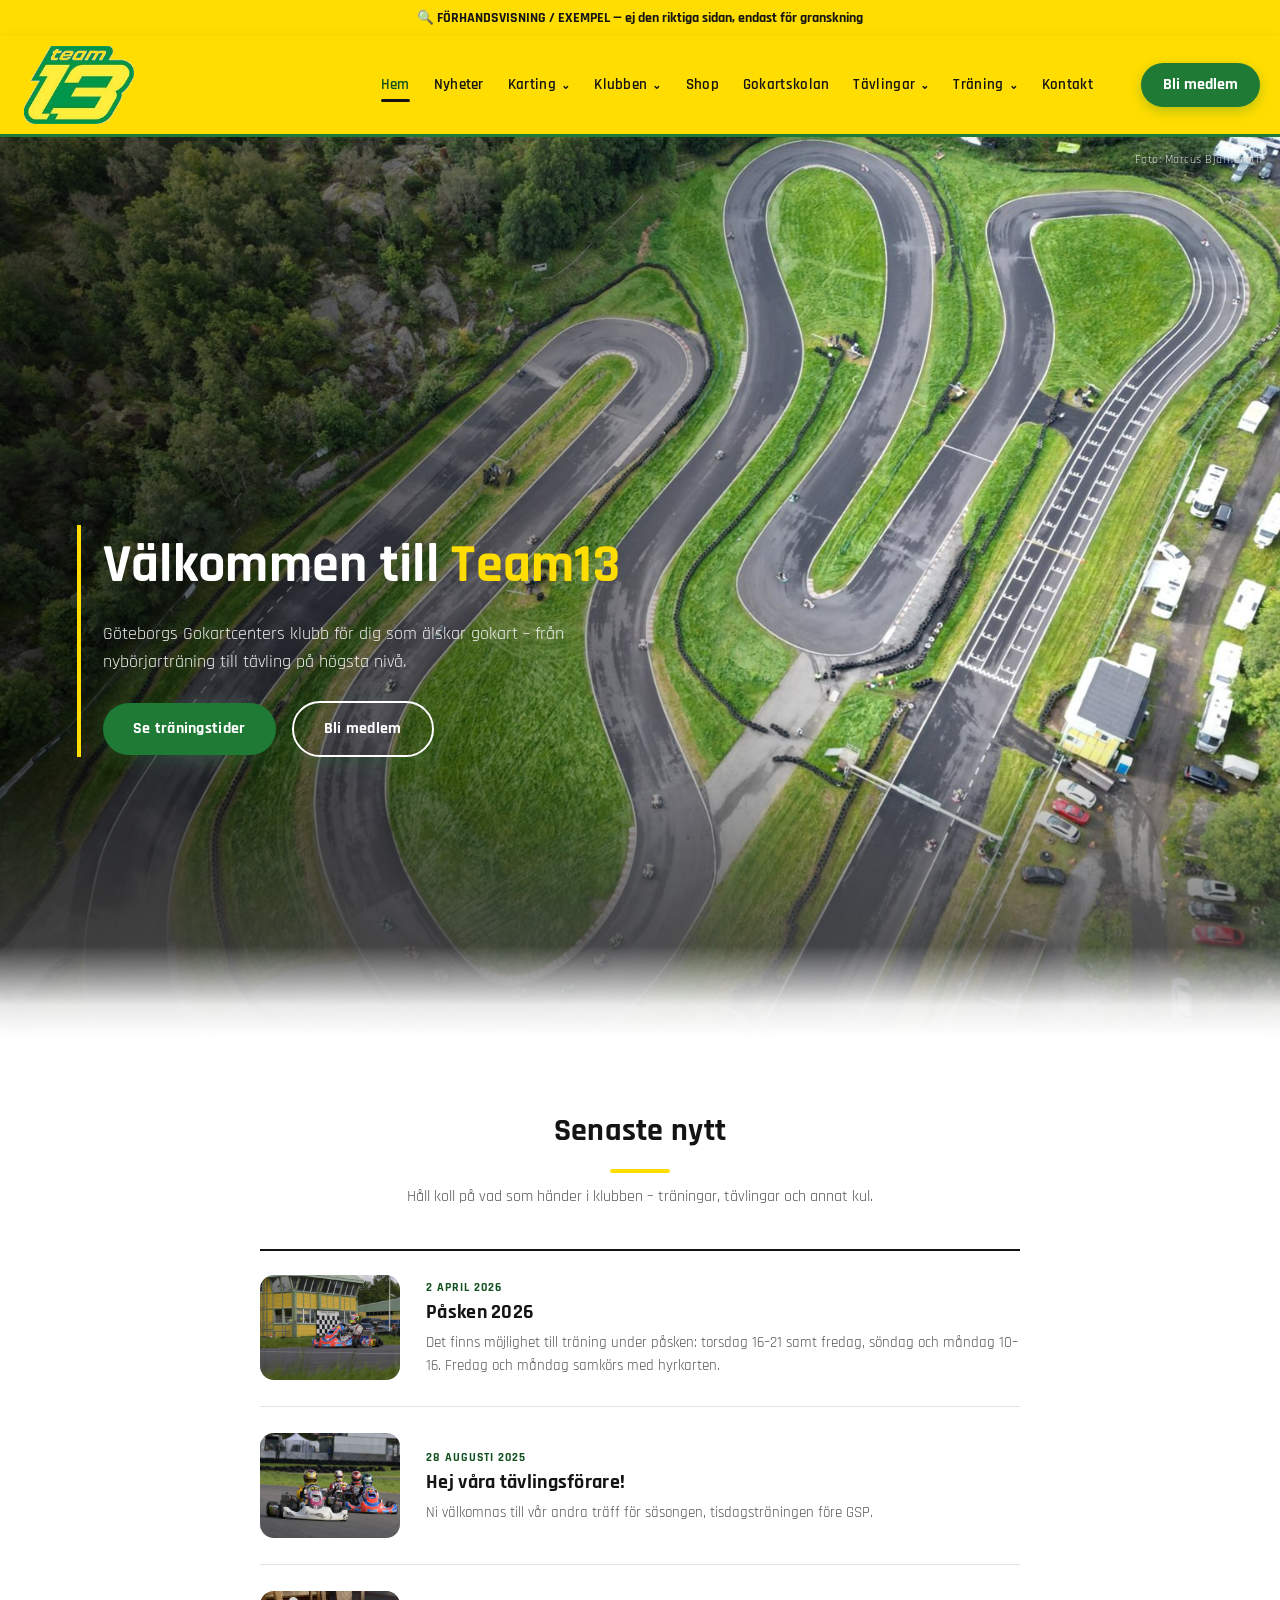
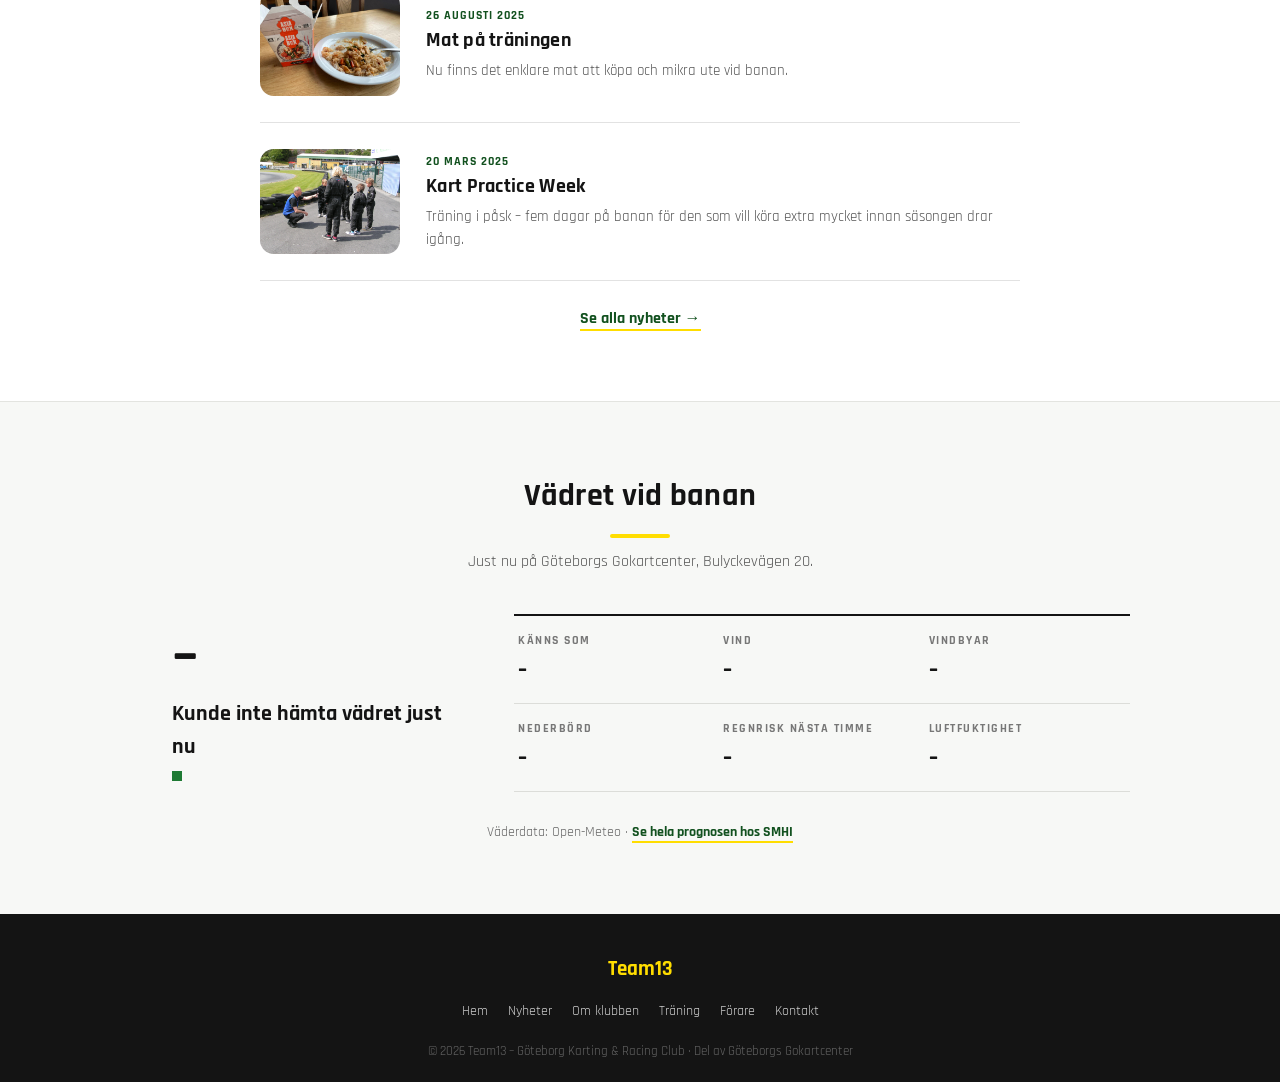
==== index.html @ 2fde22ce "Team13 preview site" ====
<!doctype html>
<html lang="sv">
<head>
<meta charset="UTF-8">
<meta name="viewport" content="width=device-width, initial-scale=1">
<title>Team13 – Göteborg Karting &amp; Racing Club</title>
<link rel="icon" href="images/logo-transparent.png">
<link rel="preconnect" href="https://fonts.googleapis.com">
<link href="https://fonts.googleapis.com/css2?family=Rajdhani:wght@500;600;700&display=swap" rel="stylesheet">
<link rel="stylesheet" href="style.css">
<style>
  /* Hero slideshow - unique to home page */
  .hero{position:relative;height:min(105vh,900px);min-height:600px;overflow:hidden;}
  .hero-slide{position:absolute;inset:0;background-size:cover;background-position:center;opacity:0;transition:opacity 5s ease-in-out;}
  .hero-slide.active{opacity:1;}
  .hero-overlay{position:absolute;inset:0;background:linear-gradient(90deg,rgba(0,0,0,.72) 0%,rgba(0,0,0,.42) 38%,rgba(0,0,0,0) 68%),linear-gradient(0deg,rgba(0,0,0,.55) 0%,rgba(0,0,0,0) 35%);}
  .hero-ground-fade{position:absolute;left:0;right:0;bottom:0;height:260px;z-index:3;pointer-events:none;
    background:linear-gradient(180deg,rgba(90,90,90,0) 0%,rgba(85,85,85,.35) 40%,rgba(80,80,80,.6) 65%,rgba(250,250,250,.92) 88%,var(--white) 100%);}

  /* Scroll reveal */
  .reveal{opacity:0;transform:translateY(36px);transition:opacity .8s ease-out,transform .8s ease-out;}
  .reveal.visible{opacity:1;transform:translateY(0);}
  .reveal-stagger.visible .card:nth-child(1){transition-delay:.05s;}
  .reveal-stagger.visible .card:nth-child(2){transition-delay:.2s;}
  .reveal-stagger.visible .card:nth-child(3){transition-delay:.35s;}
  .reveal-stagger .card{opacity:0;transform:translateY(36px);transition:opacity .7s ease-out,transform .7s ease-out;}
  .reveal-stagger.visible .card{opacity:1;transform:translateY(0);}
  .hero-content{position:relative;z-index:2;height:100%;display:flex;flex-direction:column;align-items:flex-start;justify-content:flex-end;text-align:left;padding:0 6vw 210px;}
  .hero-text{max-width:560px;border-left:4px solid var(--yellow);padding-left:22px;}
  .hero-content h1{font-size:clamp(2.1rem,5.5vw,3.4rem);font-weight:700;margin-bottom:14px;color:var(--white);}
  .hero-content h1 span{color:var(--yellow) !important;}
  .hero-content p{font-size:1.15rem;margin:0 0 26px;color:#eee;max-width:480px;}
  .hero-text .btn.outline{border-color:var(--white);color:var(--white);}
  .hero-text .btn.outline:hover{background:var(--white);color:var(--black);}
  .scroll-hint{position:absolute;bottom:18px;left:50%;transform:translateX(-50%);z-index:2;color:var(--black);font-size:1.6rem;animation:bounce 2s infinite;}
  .photo-credit{position:absolute;top:14px;right:18px;z-index:4;color:rgba(255,255,255,.85);font-size:.75rem;letter-spacing:.5px;text-shadow:0 1px 3px rgba(0,0,0,.7);}
  .hero-wave{position:absolute;bottom:-1px;left:0;width:100%;height:70px;z-index:3;}
  @keyframes bounce{0%,100%{transform:translate(-50%,0);}50%{transform:translate(-50%,8px);}}

  /* Weather at the track */
  .weather{background:var(--gray);border-top:1px solid #e3e4e0;}
  .wx{display:grid;grid-template-columns:minmax(260px,1fr) 2fr;gap:56px;align-items:center;max-width:980px;margin:0 auto;}
  .wx-now{display:flex;align-items:center;gap:22px;}
  .wx-icon svg{width:96px;height:96px;display:block;}
  .wx-temp{font-size:4.2rem;font-weight:700;line-height:1;}
  .deg{font-family:Arial,sans-serif;font-weight:400;font-size:.8em;margin-left:1px;}
  .wx-desc{font-size:1.35rem;font-weight:700;margin-top:6px;}
  .wx-status{display:flex;align-items:center;gap:8px;margin-top:8px;font-weight:600;color:#444;}
  .wx-status::before{content:"";width:10px;height:10px;background:var(--green);}
  .wx-status.wet::before{background:#1f6fb2;}
  .wx-grid{display:grid;grid-template-columns:repeat(3,1fr);border-top:2px solid var(--black);}
  .wx-grid div{padding:16px 4px 14px;border-bottom:1px solid #dcddd9;}
  .wx-grid dt{font-size:.75rem;font-weight:700;letter-spacing:1.5px;text-transform:uppercase;color:#777;}
  .wx-grid dd{font-size:1.45rem;font-weight:700;margin-top:4px;white-space:nowrap;}
  .wx-grid dd small{display:block;font-size:.95rem;font-weight:600;color:#555;margin-top:2px;}
  .wx-arrow{width:18px;height:18px;display:inline-block;vertical-align:-1px;margin-right:6px;transition:transform .4s;}
  .wx-foot{text-align:center;margin-top:30px;font-size:.9rem;color:#666;}
  .wx-foot a{color:var(--green-dark);font-weight:700;border-bottom:2px solid var(--yellow);}
  @media(max-width:820px){
    .wx{grid-template-columns:1fr;gap:28px;}
    .wx-now{justify-content:center;}
    .wx-grid{grid-template-columns:repeat(2,1fr);}
    .wx-icon svg{width:76px;height:76px;}
    .wx-temp{font-size:3.4rem;}
  }

  /* Senaste nytt - enkel, lätt lista */
  .news-list-simple{display:flex;flex-direction:column;border-top:2px solid var(--black);max-width:760px;margin:0 auto;}
  .news-item{display:grid;grid-template-columns:140px 1fr;gap:26px;padding:26px 0;border-bottom:1px solid #e2e2e2;align-items:center;color:inherit;text-decoration:none;}
  .news-item:first-child{padding-top:24px;}
  .news-item-img{aspect-ratio:4/3;background-size:cover;background-position:center;border-radius:14px;}
  .news-item .date{color:var(--green-dark);font-weight:700;font-size:.78rem;letter-spacing:1px;text-transform:uppercase;}
  .news-item h3{font-size:1.22rem;margin:5px 0 6px;line-height:1.2;}
  .news-item h3:hover{text-decoration:underline;text-decoration-color:var(--yellow);text-decoration-thickness:2px;}
  .news-item p{color:#555;font-size:.95rem;line-height:1.55;}
  .news-more{text-align:center;margin-top:26px;}
  .news-more a{color:var(--green-dark);font-weight:700;border-bottom:2px solid var(--yellow);}

  @media(max-width:620px){
    .news-item{grid-template-columns:88px 1fr;gap:16px;padding:20px 0;}
    .news-item p{display:none;}
  }
</style>
</head>
<body>

<div class="badge-note">🔍 FÖRHANDSVISNING / EXEMPEL — ej den riktiga sidan, endast för granskning</div>

<header>
  <div class="container navwrap">
    <a href="index.html" class="logo">
      <img src="images/logo-transparent.png" alt="Team13 logga">
    </a>
    <div class="navright">
    <button class="burger" id="burger" aria-label="Meny"><span></span><span></span><span></span></button>
    <nav><ul id="navlist">
      <li><a href="index.html" class="active">Hem</a></li>
      <li><a href="nyheter.html">Nyheter</a></li>
      <li class="has-dropdown"><a href="karting.html">Karting</a>
        <ul class="dropdown-menu">
          <li><a href="karting.html#kom-igang">Kom igång</a></li>
          <li><a href="karting.html#licens">Regler &amp; licens</a></li>
          <li><a href="karting.html#klasser">Klasser</a></li>
          <li><a href="karting.html#lankar">Länkar</a></li>
        </ul>
      </li>
      <li class="has-dropdown"><a href="om-klubben.html">Klubben</a>
        <ul class="dropdown-menu">
          <li><a href="om-klubben.html">Om klubben</a></li>
          <li><a href="forare.html">Förare</a></li>
          <li><a href="sponsorer.html">Sponsorer</a></li>
        </ul>
      </li>
      <li><a href="shop.html">Shop</a></li>
      <li><a href="gokartskolan.html">Gokartskolan</a></li>
      <li class="has-dropdown"><a href="tavlingar.html">Tävlingar</a>
        <ul class="dropdown-menu">
          <li><a href="tavlingar.html#kalender">Tävlingskalender</a></li>
          <li><a href="tavlingar.html#resultat">Resultat</a></li>
          <li><a href="tavlingar.html#praktiskt">Depåplats</a></li>
        </ul>
      </li>
      <li class="has-dropdown"><a href="traning.html">Träning</a>
        <ul class="dropdown-menu">
          <li><a href="traning.html">Träningstider</a></li>
          <li><a href="kontakt.html">Anmälan</a></li>
        </ul>
      </li>
      <li><a href="kontakt.html">Kontakt</a></li>
      <li><a href="kontakt.html" class="cta-btn">Bli medlem</a></li>
    </ul></nav>
    <a href="kontakt.html" class="cta-btn cta-btn-desktop">Bli medlem</a>
    </div>
  </div>
</header>

<section class="hero" id="hem">
  <div class="hero-slide active" style="background-image:url('images/gsp/gsp-01.jpg')"></div>
  <div class="hero-slide"></div>
  <span class="photo-credit">Foto: Marcus Bjärneroth</span>
  <div class="hero-overlay"></div>
  <div class="hero-ground-fade"></div>
  <div class="hero-content">
    <div class="hero-text">
      <h1>Välkommen till <span>Team13</span></h1>
      <p>Göteborgs Gokartcenters klubb för dig som älskar gokart – från nybörjarträning till tävling på högsta nivå.</p>
      <div>
        <a href="traning.html" class="btn">Se träningstider</a>
        <a href="kontakt.html" class="btn outline">Bli medlem</a>
      </div>
    </div>
  </div>
  <div class="scroll-hint">⌄</div>
</section>

<section id="nyheter">
  <div class="container">
    <h2 class="section-title reveal">Senaste nytt<span class="bar"></span></h2>
    <p class="section-sub reveal">Håll koll på vad som händer i klubben – träningar, tävlingar och annat kul.</p>
    <div class="news-list-simple reveal-stagger">
      <a class="news-item" href="nyheter.html#pasken-2026">
        <div class="news-item-img" style="background-image:url('images/gsp/gsp-46.jpg')"></div>
        <div>
          <div class="date">2 april 2026</div>
          <h3>Påsken 2026</h3>
          <p>Det finns möjlighet till träning under påsken: torsdag 16–21 samt fredag, söndag och måndag 10–16. Fredag och måndag samkörs med hyrkarten.</p>
        </div>
      </a>
      <a class="news-item" href="nyheter.html#tavlingsforare">
        <div class="news-item-img" style="background-image:url('images/gsp/gsp-40.jpg')"></div>
        <div>
          <div class="date">28 augusti 2025</div>
          <h3>Hej våra tävlingsförare!</h3>
          <p>Ni välkomnas till vår andra träff för säsongen, tisdagsträningen före GSP.</p>
        </div>
      </a>
      <a class="news-item" href="nyheter.html#mat-pa-traningen">
        <div class="news-item-img" style="background-image:url('images/news-mat.jpg')"></div>
        <div>
          <div class="date">26 augusti 2025</div>
          <h3>Mat på träningen</h3>
          <p>Nu finns det enklare mat att köpa och mikra ute vid banan.</p>
        </div>
      </a>
      <a class="news-item" href="nyheter.html#nyhet-1020">
        <div class="news-item-img" style="background-image:url('images/start/traning-ledare.jpg')"></div>
        <div>
          <div class="date">20 mars 2025</div>
          <h3>Kart Practice Week</h3>
          <p>Träning i påsk – fem dagar på banan för den som vill köra extra mycket innan säsongen drar igång.</p>
        </div>
      </a>
    </div>
    <div class="news-more"><a href="nyheter.html">Se alla nyheter →</a></div>
  </div>
</section>

<section id="vader" class="weather">
  <div class="container">
    <h2 class="section-title">Vädret vid banan<span class="bar"></span></h2>
    <p class="section-sub">Just nu på Göteborgs Gokartcenter, Bulyckevägen 20.</p>
    <div class="wx">
      <div class="wx-now">
        <div class="wx-icon" id="wx-icon"></div>
        <div>
          <div class="wx-temp" id="wx-temp">–</div>
          <div class="wx-desc" id="wx-desc">Hämtar väder …</div>
          <div class="wx-status" id="wx-status" hidden></div>
        </div>
      </div>
      <dl class="wx-grid">
        <div><dt>Känns som</dt><dd id="wx-feels">–</dd></div>
        <div><dt>Vind</dt><dd id="wx-wind">–</dd></div>
        <div><dt>Vindbyar</dt><dd id="wx-gust">–</dd></div>
        <div><dt>Nederbörd</dt><dd id="wx-precip">–</dd></div>
        <div><dt>Regnrisk nästa timme</dt><dd id="wx-pop">–</dd></div>
        <div><dt>Luftfuktighet</dt><dd id="wx-hum">–</dd></div>
      </dl>
    </div>
    <p class="wx-foot"><span id="wx-updated"></span>Väderdata: Open-Meteo · <a href="https://www.smhi.se/vader/prognoser-och-varningar/vaderprognos/q/G%C3%B6teborg/2711537" target="_blank" rel="noopener">Se hela prognosen hos SMHI</a></p>
  </div>
</section>

<footer>
  <div class="container">
    <div class="yellow" style="font-size:1.3rem;">Team13</div>
    <div class="fnav">
      <a href="index.html">Hem</a><a href="nyheter.html">Nyheter</a><a href="om-klubben.html">Om klubben</a>
      <a href="traning.html">Träning</a><a href="forare.html">Förare</a><a href="kontakt.html">Kontakt</a>
    </div>
    <div class="fine">© 2026 Team13 – Göteborg Karting &amp; Racing Club · Del av Göteborgs Gokartcenter</div>
  </div>
</footer>

<script>
  // Always start at the top on reload
  if('scrollRestoration' in history){ history.scrollRestoration = 'manual'; }
  window.scrollTo(0,0);

  document.getElementById('burger').addEventListener('click', function(){
    document.getElementById('navlist').classList.toggle('open');
  });
  // Hero slideshow crossfade
  // Two layers alternate; only the next image is preloaded to keep the page light
  // Drone shot 01 always opens; the other two drone shots (02, 03) land at random positions, never right after 01 or next to each other
  const order = Array.from({length:55}, (_, i) => i + 4);
  [2, 3].forEach(n => {
    let pos;
    do { pos = 1 + Math.floor(Math.random() * order.length); }
    while ([order[pos-1], order[pos]].some(v => v === 2 || v === 3));
    order.splice(pos, 0, n);
  });
  const heroImgs = [1, ...order].map(n => `images/gsp/gsp-${String(n).padStart(2,'0')}.jpg`);
  const slides = document.querySelectorAll('.hero-slide');
  const preload = src => { new Image().src = src; };
  let imgIdx = 0, front = 0;
  preload(heroImgs[1]);
  setInterval(()=>{
    imgIdx = (imgIdx + 1) % heroImgs.length;
    const back = slides[1 - front];
    back.style.backgroundImage = `url('${heroImgs[imgIdx]}')`;
    slides[front].classList.remove('active');
    back.classList.add('active');
    front = 1 - front;
    preload(heroImgs[(imgIdx + 1) % heroImgs.length]);
  }, 14000);

  // Scroll reveal animations
  const revealEls = document.querySelectorAll('.reveal, .reveal-stagger');
  const observer = new IntersectionObserver((entries)=>{
    entries.forEach(entry=>{
      if(entry.isIntersecting){
        entry.target.classList.add('visible');
        observer.unobserve(entry.target);
      }
    });
  }, { threshold: 0.15, rootMargin: '0px 0px -50px 0px' });
  revealEls.forEach(el => {
    const rect = el.getBoundingClientRect();
    if(rect.top < window.innerHeight){
      el.classList.add('visible');
    } else {
      observer.observe(el);
    }
  });
</script>
<script>
  // Current weather at the track (Open-Meteo, no API key), refreshed every 10 minutes
  (function(){
    const url = 'https://api.open-meteo.com/v1/forecast?latitude=57.7198&longitude=11.8144'
      + '&current=temperature_2m,apparent_temperature,relative_humidity_2m,precipitation,weather_code,wind_speed_10m,wind_direction_10m,wind_gusts_10m,is_day'
      + '&hourly=precipitation_probability&forecast_hours=2&wind_speed_unit=ms&timezone=Europe%2FStockholm';
    const codes = {0:['Klart','clear'],1:['Mestadels klart','partly'],2:['Halvklart','partly'],3:['Mulet','cloud'],
      45:['Dimma','fog'],48:['Dimma','fog'],51:['Lätt duggregn','rain'],53:['Duggregn','rain'],55:['Kraftigt duggregn','rain'],
      56:['Underkylt duggregn','rain'],57:['Underkylt duggregn','rain'],61:['Lätt regn','rain'],63:['Regn','rain'],65:['Kraftigt regn','rain'],
      66:['Underkylt regn','rain'],67:['Underkylt regn','rain'],71:['Lätt snöfall','snow'],73:['Snöfall','snow'],75:['Kraftigt snöfall','snow'],
      77:['Snökorn','snow'],80:['Lätta regnskurar','rain'],81:['Regnskurar','rain'],82:['Kraftiga regnskurar','rain'],
      85:['Snöbyar','snow'],86:['Kraftiga snöbyar','snow'],95:['Åska','thunder'],96:['Åska med hagel','thunder'],99:['Åska med hagel','thunder']};
    const dirs = ['nord','nordost','ost','sydost','syd','sydväst','väst','nordväst'];
    const cloud = '<path d="M19 48h27a10 10 0 0 0 0-20h-.6A14 14 0 0 0 18.2 26.2 11 11 0 0 0 19 48z" fill="#fff" stroke="#141414" stroke-width="2.5" stroke-linejoin="round"/>';
    const sun = (cx,cy,r) => { let s=''; for(let i=0;i<8;i++){ const a=i*Math.PI/4, x1=cx+Math.cos(a)*(r+5), y1=cy+Math.sin(a)*(r+5), x2=cx+Math.cos(a)*(r+10), y2=cy+Math.sin(a)*(r+10);
      s+=`<line x1="${x1.toFixed(1)}" y1="${y1.toFixed(1)}" x2="${x2.toFixed(1)}" y2="${y2.toFixed(1)}" stroke="#141414" stroke-width="2.5" stroke-linecap="round"/>`; }
      return s + `<circle cx="${cx}" cy="${cy}" r="${r}" fill="#ffdd00" stroke="#141414" stroke-width="2.5"/>`; };
    const moon = (cx,cy) => `<path d="M${cx+6} ${cy-13}a14 14 0 1 0 8 20 11 11 0 0 1-8-20z" fill="#fff" stroke="#141414" stroke-width="2.5" stroke-linejoin="round"/>`;
    const lines = (d) => d.map(([x1,y1,x2,y2]) => `<line x1="${x1}" y1="${y1}" x2="${x2}" y2="${y2}" stroke="#1f6fb2" stroke-width="2.5" stroke-linecap="round"/>`).join('');
    const icon = (type, day) => {
      let b = '';
      if(type==='clear') b = day ? sun(32,32,11) : moon(30,32);
      else if(type==='partly') b = (day ? sun(22,22,8) : moon(20,22)) + cloud;
      else if(type==='cloud') b = cloud;
      else if(type==='fog') b = cloud.replace('#fff','#eee') + '<g stroke="#141414" stroke-width="2.5" stroke-linecap="round"><line x1="12" y1="54" x2="46" y2="54"/><line x1="20" y1="60" x2="52" y2="60"/></g>';
      else if(type==='rain') b = cloud + lines([[24,52,21,60],[33,52,30,60],[42,52,39,60]]);
      else if(type==='snow') b = cloud + '<g fill="#141414"><circle cx="23" cy="56" r="2.2"/><circle cx="33" cy="59" r="2.2"/><circle cx="43" cy="56" r="2.2"/></g>';
      else if(type==='thunder') b = cloud + '<path d="M34 46l-7 10h6l-3 8 10-12h-6l3-6z" fill="#ffdd00" stroke="#141414" stroke-width="2" stroke-linejoin="round"/>';
      return `<svg viewBox="0 0 64 64" aria-hidden="true">${b}</svg>`;
    };
    const num = (v, d) => v.toLocaleString('sv-SE', {minimumFractionDigits:d, maximumFractionDigits:d});
    const $ = id => document.getElementById(id);

    function render(d){
      const c = d.current, [desc, type] = codes[c.weather_code] || ['–','cloud'];
      $('wx-icon').innerHTML = icon(type, c.is_day === 1);
      $('wx-temp').innerHTML = Math.round(c.temperature_2m) + '<span class="deg">°</span>';
      $('wx-desc').textContent = desc;
      const wet = c.precipitation > 0 || ['rain','snow','thunder'].includes(type);
      const st = $('wx-status');
      st.hidden = false;
      st.className = 'wx-status' + (wet ? ' wet' : '');
      st.textContent = wet ? 'Nederbörd just nu' : 'Uppehåll just nu';
      $('wx-feels').innerHTML = Math.round(c.apparent_temperature) + '<span class="deg">°</span>';
      const dir = dirs[Math.round(c.wind_direction_10m / 45) % 8];
      $('wx-wind').innerHTML = `<svg class="wx-arrow" viewBox="0 0 20 20" style="transform:rotate(${c.wind_direction_10m + 180}deg)"><path d="M10 2l5 9h-4v7H9v-7H5z" fill="#141414"/></svg>${num(c.wind_speed_10m,1)} m/s <small>från ${dir}</small>`;
      $('wx-gust').textContent = num(c.wind_gusts_10m,1) + ' m/s';
      $('wx-precip').textContent = num(c.precipitation,1) + ' mm';
      const pop = d.hourly && d.hourly.precipitation_probability;
      $('wx-pop').textContent = pop && pop.length > 1 ? pop[1] + ' %' : '–';
      $('wx-hum').textContent = c.relative_humidity_2m + ' %';
      $('wx-updated').textContent = 'Uppdaterad ' + c.time.slice(11,16) + ' · ';
    }
    function load(){
      fetch(url).then(r => { if(!r.ok) throw new Error(r.status); return r.json(); })
        .then(render)
        .catch(() => { $('wx-desc').textContent = 'Kunde inte hämta vädret just nu'; });
    }
    load();
    setInterval(load, 10 * 60 * 1000);
  })();
</script>
</body>
</html>
---- style.css ----
:root{
  --green:#1e7a34;
  --green-dark:#12511f;
  --yellow:#ffdd00;
  --black:#141414;
  --white:#ffffff;
  --gray:#f7f8f6;
}
*{box-sizing:border-box;margin:0;padding:0;}
html{scroll-behavior:smooth;}
body{font-family:'Rajdhani',"Segoe UI",Arial,sans-serif;color:var(--black);background:var(--white);line-height:1.5;}
h1,h2,h3,h4,.btn,nav a,.logo,strong,b,th{font-family:'Rajdhani',"Segoe UI",Arial,sans-serif;}
h1,h2,h3{letter-spacing:.3px;}
a{color:inherit;text-decoration:none;}
img{max-width:100%;display:block;}
.container{max-width:1100px;margin:0 auto;padding:0 20px;}

/* Header */
header{position:sticky;top:0;z-index:100;background:var(--yellow);border-bottom:3px solid var(--green);box-shadow:0 2px 10px rgba(0,0,0,.08);}
header .container{padding-left:24px;max-width:100%;}
.navwrap{display:flex;align-items:center;justify-content:space-between;padding:10px 20px 10px 0;}
.navright{display:flex;align-items:center;gap:24px;}
.logo{margin-left:0;}
.logo{display:flex;align-items:center;gap:12px;}
.logo-text{display:flex;flex-direction:column;line-height:1.15;}
.logo-text strong{font-size:1.3rem;font-weight:700;color:var(--black);}
.logo-text small{font-size:.72rem;font-weight:600;color:var(--green-dark);letter-spacing:.3px;}
.logo img{height:78px;width:auto;display:block;}
.cta-btn{background:var(--green);color:var(--white) !important;padding:10px 22px;border-radius:24px;font-weight:700;box-shadow:0 4px 12px rgba(30,122,52,.3);transition:transform .2s,background .2s;}
.cta-btn:hover{background:var(--green-dark);transform:translateY(-2px);}
.cta-btn-yellow{background:var(--yellow);color:var(--black) !important;box-shadow:0 4px 12px rgba(255,221,0,.4);margin-right:10px;}
.cta-btn-yellow:hover{background:#e6c700;}
.cta-btn-desktop{display:inline-block;}
nav ul li .cta-btn{display:none;}
nav ul{display:flex;gap:24px;list-style:none;}
nav a{color:var(--black);font-weight:600;font-size:.95rem;letter-spacing:.3px;transition:color .2s;position:relative;}
nav a:hover,nav a.active{color:var(--green-dark);}
nav a.active::after{content:"";position:absolute;left:0;right:0;bottom:-8px;height:3px;background:var(--black);border-radius:2px;}
.has-dropdown{position:relative;}
.has-dropdown > a::after{content:"⌄";display:inline-block;margin-left:5px;font-size:.75em;}
.dropdown-menu{list-style:none;position:absolute;top:100%;left:0;background:var(--white);min-width:210px;box-shadow:0 10px 24px rgba(0,0,0,.15);border-radius:10px;padding:8px 0;margin-top:10px;opacity:0;visibility:hidden;transform:translateY(8px);transition:opacity .2s,transform .2s,visibility .2s;z-index:200;}
.has-dropdown:hover .dropdown-menu,.has-dropdown:focus-within .dropdown-menu{opacity:1;visibility:visible;transform:translateY(0);}
.dropdown-menu li a{display:block;padding:10px 20px;white-space:nowrap;font-weight:600;color:var(--black);}
.dropdown-menu li a:hover{background:var(--gray);color:var(--green-dark);}
.dropdown-menu li a.active::after{display:none;}
.burger{display:none;flex-direction:column;gap:5px;cursor:pointer;background:none;border:none;}
.burger span{width:26px;height:3px;background:var(--black);border-radius:2px;}

/* Buttons */
.btn{display:inline-block;background:var(--green);color:var(--white);padding:14px 30px;border-radius:30px;font-weight:700;letter-spacing:.3px;box-shadow:0 6px 18px rgba(30,122,52,.25);transition:transform .2s,background .2s;}
.btn:hover{transform:translateY(-2px);background:var(--green-dark);}
.btn.yellow{background:var(--yellow);color:var(--black);box-shadow:0 6px 18px rgba(242,194,0,.35);}
.btn.outline{background:transparent;border:2px solid var(--green);color:var(--green);margin-left:12px;}
.btn.outline:hover{background:var(--green);color:var(--white);}

/* Section basics */
section{padding:70px 0;}
.section-title{text-align:center;margin-bottom:12px;font-size:2rem;font-weight:800;}
.section-title .bar{display:block;width:60px;height:4px;background:var(--yellow);margin:14px auto 0;border-radius:2px;}
.section-sub{text-align:center;color:#555;max-width:620px;margin:0 auto 40px;}
.bg-gray{background:var(--gray);}
.k-section{scroll-margin-top:110px;}
.k-section + .k-section{border-top:1px solid #d9dbd6;}
.k-section.alt{background:var(--gray);}
.k-title{font-size:2rem;font-weight:700;margin-bottom:22px;display:inline-block;border-bottom:4px solid var(--yellow);padding-bottom:4px;}

/* Cards */
.grid{display:grid;grid-template-columns:repeat(auto-fit,minmax(260px,1fr));gap:24px;}
.card{background:var(--white);border-radius:14px;overflow:hidden;box-shadow:0 4px 16px rgba(0,0,0,.07);transition:transform .2s,box-shadow .2s;border-top:4px solid var(--green);}
.card:hover{transform:translateY(-6px);box-shadow:0 10px 24px rgba(0,0,0,.1);}
.card-img{height:170px;background-size:cover;background-position:center;}
.card-body{padding:20px;}
.card-date{color:var(--green);font-weight:700;font-size:.8rem;text-transform:uppercase;letter-spacing:.5px;}
.card h3{margin:8px 0 10px;font-size:1.15rem;}
.card p{color:#555;font-size:.95rem;}

footer{background:var(--black);color:#aaa;padding:40px 0 20px;text-align:center;}
footer .yellow{color:var(--yellow);font-weight:700;}
footer .fnav{display:flex;justify-content:center;gap:20px;margin:16px 0;flex-wrap:wrap;}
footer .fnav a{color:#ccc;font-size:.9rem;}
footer .fnav a:hover{color:var(--yellow);}
footer .fine{font-size:.8rem;margin-top:20px;color:#666;}

.badge-note{background:var(--yellow);color:var(--black);text-align:center;padding:8px 14px;font-size:.85rem;font-weight:700;}

.placeholder-page{padding:100px 0;text-align:center;}
.placeholder-page h1{font-size:2.2rem;margin-bottom:14px;}
.placeholder-page p{color:#666;}

@media(max-width:820px){
  nav ul{position:fixed;top:72px;left:0;right:0;background:var(--yellow);flex-direction:column;padding:20px;gap:16px;
    transform:translateY(-150%);transition:transform .25s;border-bottom:3px solid var(--green);box-shadow:0 6px 14px rgba(0,0,0,.08);max-height:80vh;overflow-y:auto;}
  nav ul.open{transform:translateY(0);}
  .burger{display:flex;}
  .btn.outline{margin-left:0;margin-top:12px;}
  .cta-btn-desktop{display:none;}
  nav ul li .cta-btn{display:inline-block;margin-top:6px;}
  .has-dropdown > a::after{content:"";}
  .dropdown-menu{position:static;opacity:1;visibility:visible;transform:none;box-shadow:none;background:transparent;padding:6px 0 0 14px;margin-top:6px;}
  .dropdown-menu li a{padding:6px 0;font-weight:500;color:#333;}
}
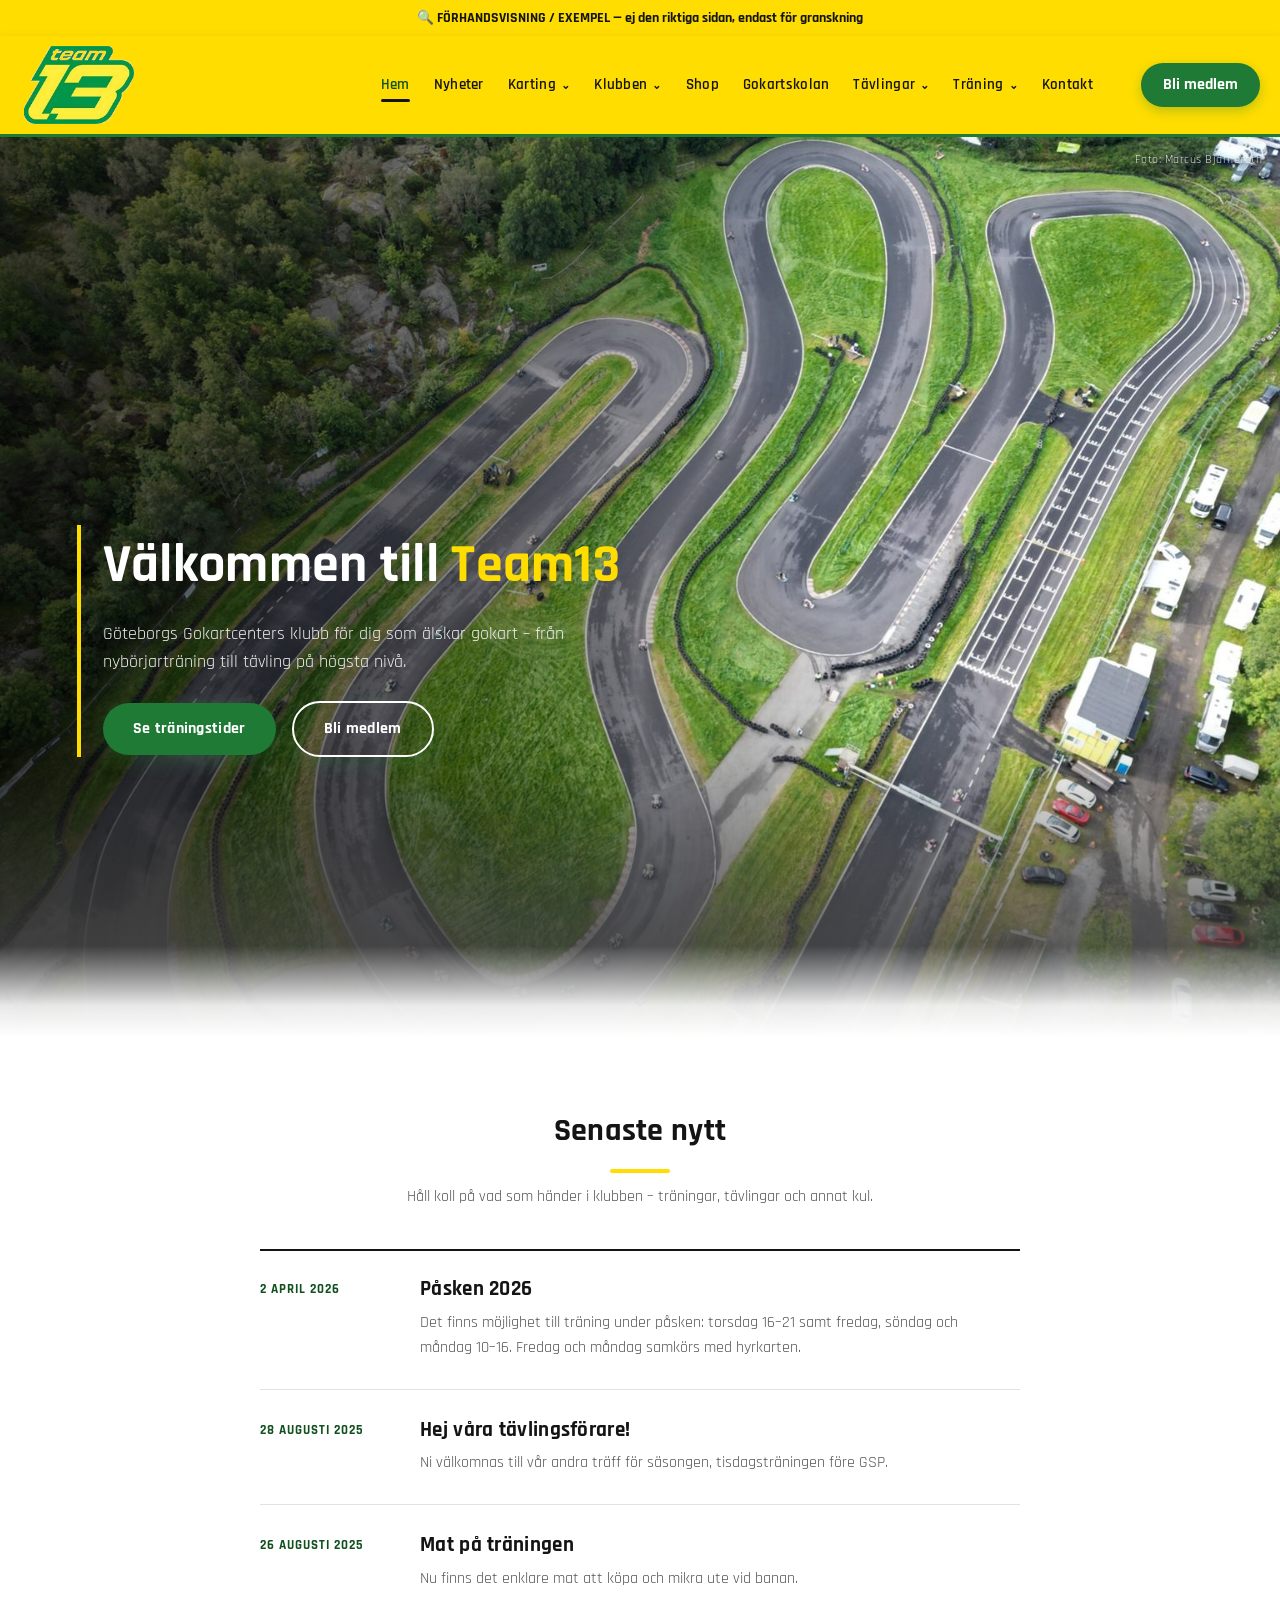
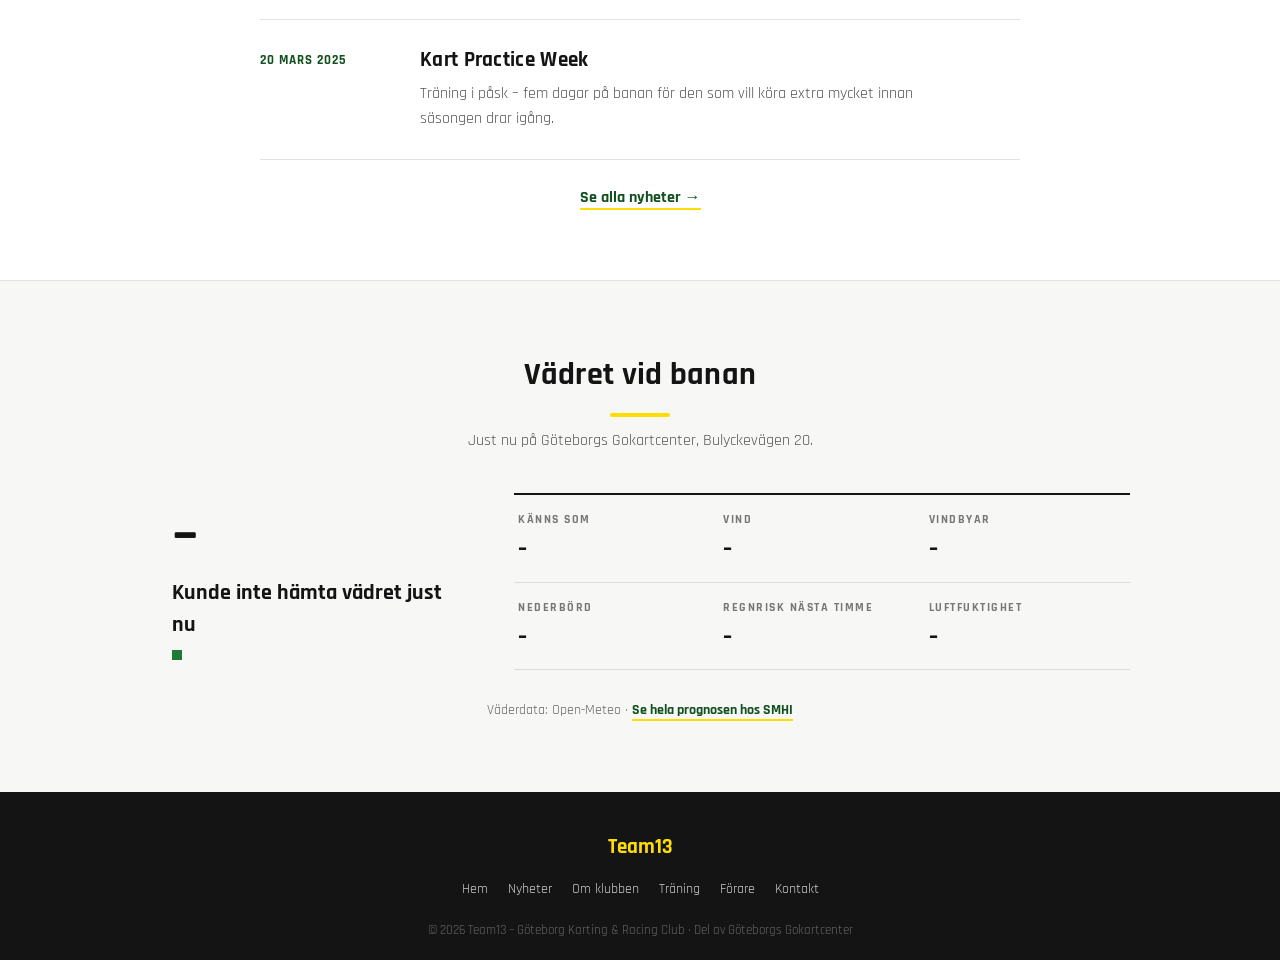
==== commit 7ffeb1d9: "Senaste nytt: stilren textlista utan bilder" ====
--- a/index.html
+++ b/index.html
@@ -64,21 +64,20 @@
     .wx-temp{font-size:3.4rem;}
   }
 
-  /* Senaste nytt - enkel, lätt lista */
+  /* Senaste nytt - stilren textlista, inga bilder */
   .news-list-simple{display:flex;flex-direction:column;border-top:2px solid var(--black);max-width:760px;margin:0 auto;}
-  .news-item{display:grid;grid-template-columns:140px 1fr;gap:26px;padding:26px 0;border-bottom:1px solid #e2e2e2;align-items:center;color:inherit;text-decoration:none;}
-  .news-item:first-child{padding-top:24px;}
-  .news-item-img{aspect-ratio:4/3;background-size:cover;background-position:center;border-radius:14px;}
-  .news-item .date{color:var(--green-dark);font-weight:700;font-size:.78rem;letter-spacing:1px;text-transform:uppercase;}
-  .news-item h3{font-size:1.22rem;margin:5px 0 6px;line-height:1.2;}
+  .news-item{display:grid;grid-template-columns:130px 1fr;gap:30px;padding:28px 0;border-bottom:1px solid #e2e2e2;color:inherit;text-decoration:none;}
+  .news-item:first-child{padding-top:26px;}
+  .news-item .date{color:var(--green-dark);font-weight:700;font-size:.8rem;letter-spacing:1px;text-transform:uppercase;padding-top:3px;}
+  .news-item h3{font-size:1.3rem;margin:0 0 8px;line-height:1.2;}
   .news-item h3:hover{text-decoration:underline;text-decoration-color:var(--yellow);text-decoration-thickness:2px;}
-  .news-item p{color:#555;font-size:.95rem;line-height:1.55;}
+  .news-item p{color:#555;font-size:.98rem;line-height:1.6;max-width:540px;}
   .news-more{text-align:center;margin-top:26px;}
   .news-more a{color:var(--green-dark);font-weight:700;border-bottom:2px solid var(--yellow);}
 
   @media(max-width:620px){
-    .news-item{grid-template-columns:88px 1fr;gap:16px;padding:20px 0;}
-    .news-item p{display:none;}
+    .news-item{grid-template-columns:1fr;gap:4px;padding:22px 0;}
+    .news-item .date{padding-top:0;}
   }
 </style>
 </head>
@@ -159,33 +158,29 @@
     <p class="section-sub reveal">Håll koll på vad som händer i klubben – träningar, tävlingar och annat kul.</p>
     <div class="news-list-simple reveal-stagger">
       <a class="news-item" href="nyheter.html#pasken-2026">
-        <div class="news-item-img" style="background-image:url('images/gsp/gsp-46.jpg')"></div>
-        <div>
-          <div class="date">2 april 2026</div>
+        <div class="date">2 april 2026</div>
+        <div>
           <h3>Påsken 2026</h3>
           <p>Det finns möjlighet till träning under påsken: torsdag 16–21 samt fredag, söndag och måndag 10–16. Fredag och måndag samkörs med hyrkarten.</p>
         </div>
       </a>
       <a class="news-item" href="nyheter.html#tavlingsforare">
-        <div class="news-item-img" style="background-image:url('images/gsp/gsp-40.jpg')"></div>
-        <div>
-          <div class="date">28 augusti 2025</div>
+        <div class="date">28 augusti 2025</div>
+        <div>
           <h3>Hej våra tävlingsförare!</h3>
           <p>Ni välkomnas till vår andra träff för säsongen, tisdagsträningen före GSP.</p>
         </div>
       </a>
       <a class="news-item" href="nyheter.html#mat-pa-traningen">
-        <div class="news-item-img" style="background-image:url('images/news-mat.jpg')"></div>
-        <div>
-          <div class="date">26 augusti 2025</div>
+        <div class="date">26 augusti 2025</div>
+        <div>
           <h3>Mat på träningen</h3>
           <p>Nu finns det enklare mat att köpa och mikra ute vid banan.</p>
         </div>
       </a>
       <a class="news-item" href="nyheter.html#nyhet-1020">
-        <div class="news-item-img" style="background-image:url('images/start/traning-ledare.jpg')"></div>
-        <div>
-          <div class="date">20 mars 2025</div>
+        <div class="date">20 mars 2025</div>
+        <div>
           <h3>Kart Practice Week</h3>
           <p>Träning i påsk – fem dagar på banan för den som vill köra extra mycket innan säsongen drar igång.</p>
         </div>
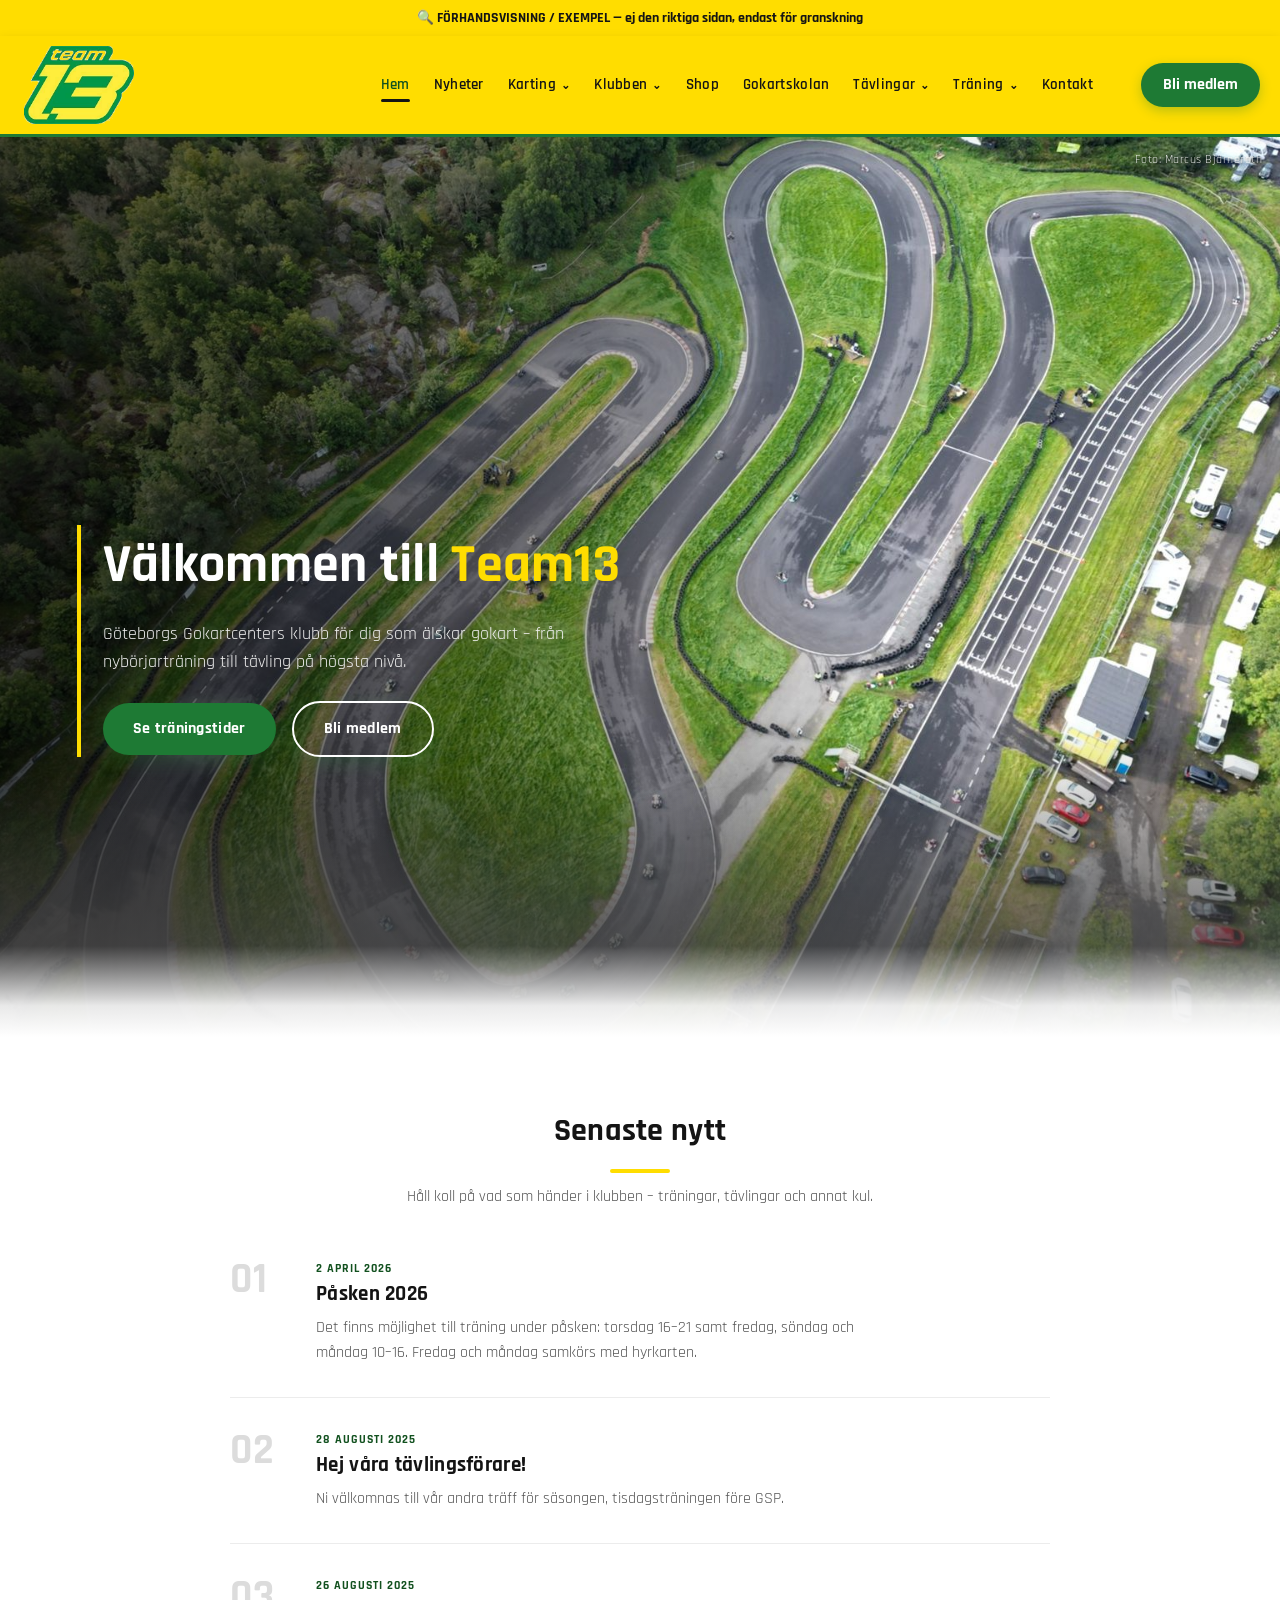
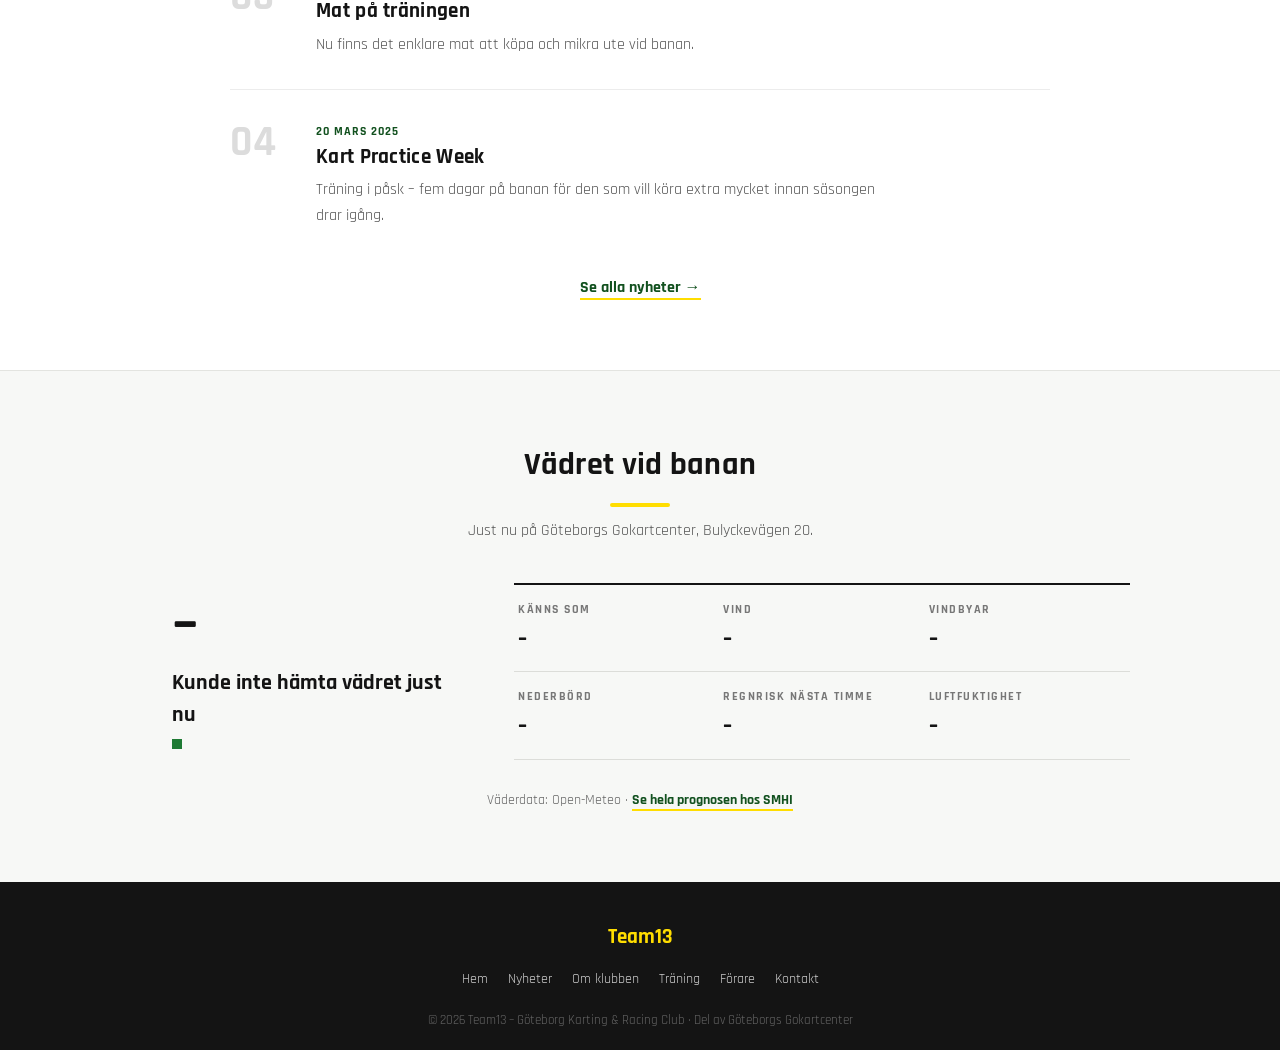
==== commit 5703ac1c: "Senaste nytt: numrerad editorial-lista utan bilder" ====
--- a/index.html
+++ b/index.html
@@ -64,20 +64,23 @@
     .wx-temp{font-size:3.4rem;}
   }
 
-  /* Senaste nytt - stilren textlista, inga bilder */
-  .news-list-simple{display:flex;flex-direction:column;border-top:2px solid var(--black);max-width:760px;margin:0 auto;}
-  .news-item{display:grid;grid-template-columns:130px 1fr;gap:30px;padding:28px 0;border-bottom:1px solid #e2e2e2;color:inherit;text-decoration:none;}
-  .news-item:first-child{padding-top:26px;}
-  .news-item .date{color:var(--green-dark);font-weight:700;font-size:.8rem;letter-spacing:1px;text-transform:uppercase;padding-top:3px;}
-  .news-item h3{font-size:1.3rem;margin:0 0 8px;line-height:1.2;}
+  /* Senaste nytt - editorial numrerad lista, inga bilder */
+  .news-list-simple{max-width:820px;margin:0 auto;}
+  .news-item{display:flex;gap:28px;padding:32px 0;border-bottom:1px solid #ececec;color:inherit;text-decoration:none;}
+  .news-item:first-child{padding-top:10px;}
+  .news-item:last-child{border-bottom:none;}
+  .news-num{font-family:'Rajdhani',sans-serif;font-weight:700;font-size:2.6rem;line-height:1;color:#dcdcdc;min-width:58px;transition:color .25s;}
+  .news-item:hover .news-num{color:var(--yellow);}
+  .news-item .date{color:var(--green-dark);font-weight:700;font-size:.78rem;letter-spacing:1px;text-transform:uppercase;}
+  .news-item h3{font-size:1.3rem;margin:4px 0 8px;line-height:1.2;}
   .news-item h3:hover{text-decoration:underline;text-decoration-color:var(--yellow);text-decoration-thickness:2px;}
-  .news-item p{color:#555;font-size:.98rem;line-height:1.6;max-width:540px;}
-  .news-more{text-align:center;margin-top:26px;}
+  .news-item p{color:#555;font-size:.98rem;line-height:1.6;max-width:560px;}
+  .news-more{text-align:center;margin-top:16px;}
   .news-more a{color:var(--green-dark);font-weight:700;border-bottom:2px solid var(--yellow);}
 
   @media(max-width:620px){
-    .news-item{grid-template-columns:1fr;gap:4px;padding:22px 0;}
-    .news-item .date{padding-top:0;}
+    .news-item{gap:16px;padding:24px 0;}
+    .news-num{font-size:2rem;min-width:40px;}
   }
 </style>
 </head>
@@ -158,29 +161,33 @@
     <p class="section-sub reveal">Håll koll på vad som händer i klubben – träningar, tävlingar och annat kul.</p>
     <div class="news-list-simple reveal-stagger">
       <a class="news-item" href="nyheter.html#pasken-2026">
-        <div class="date">2 april 2026</div>
-        <div>
+        <div class="news-num">01</div>
+        <div>
+          <div class="date">2 april 2026</div>
           <h3>Påsken 2026</h3>
           <p>Det finns möjlighet till träning under påsken: torsdag 16–21 samt fredag, söndag och måndag 10–16. Fredag och måndag samkörs med hyrkarten.</p>
         </div>
       </a>
       <a class="news-item" href="nyheter.html#tavlingsforare">
-        <div class="date">28 augusti 2025</div>
-        <div>
+        <div class="news-num">02</div>
+        <div>
+          <div class="date">28 augusti 2025</div>
           <h3>Hej våra tävlingsförare!</h3>
           <p>Ni välkomnas till vår andra träff för säsongen, tisdagsträningen före GSP.</p>
         </div>
       </a>
       <a class="news-item" href="nyheter.html#mat-pa-traningen">
-        <div class="date">26 augusti 2025</div>
-        <div>
+        <div class="news-num">03</div>
+        <div>
+          <div class="date">26 augusti 2025</div>
           <h3>Mat på träningen</h3>
           <p>Nu finns det enklare mat att köpa och mikra ute vid banan.</p>
         </div>
       </a>
       <a class="news-item" href="nyheter.html#nyhet-1020">
-        <div class="date">20 mars 2025</div>
-        <div>
+        <div class="news-num">04</div>
+        <div>
+          <div class="date">20 mars 2025</div>
           <h3>Kart Practice Week</h3>
           <p>Träning i påsk – fem dagar på banan för den som vill köra extra mycket innan säsongen drar igång.</p>
         </div>
